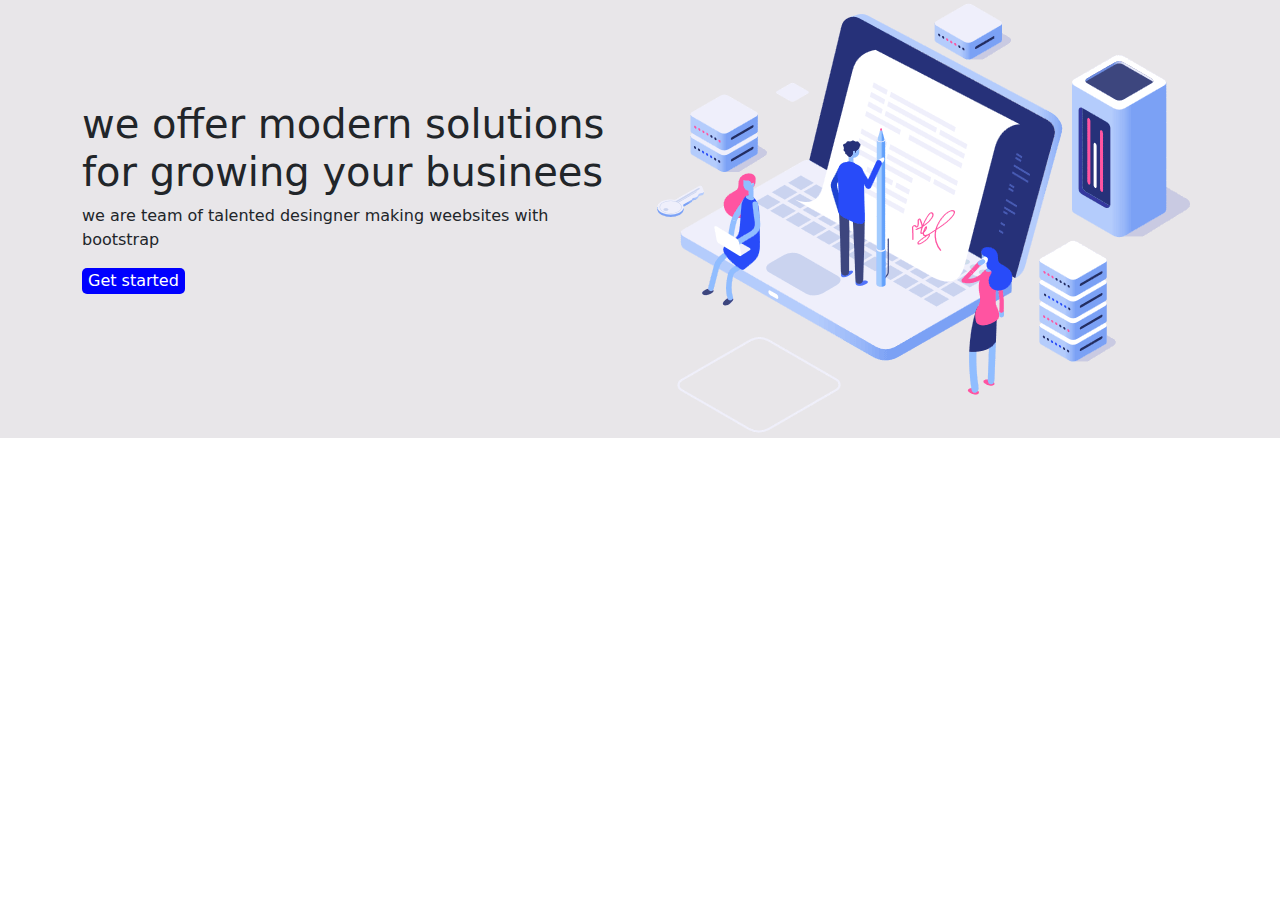
==== index.html @ 3c1553d7 "add" ====
<!DOCTYPE html>
<html lang="en">
<head>
    <meta charset="UTF-8">
    <meta http-equiv="X-UA-Compatible" content="IE=edge">
    <meta name="viewport" content="width=device-width, initial-scale=1.0">
    <title>Document</title>
    <link rel="stylesheet" href="css/main.css">
    <link rel="stylesheet" href="css/bootstrap.min.css">
   <link rel="stylesheet" href="http://code.ionicframework.com/ionicons/2.0.1/css/ionicons.min.css">

</head>
<body>
    <section class="image">
        <div class="container">
            <div class="row">
                <div class="col-lg-6">
                    <div class="rightside">
                        <h1>we offer modern solutions for growing your businees</h1>
                        <p>we are team of  talented desingner making  weebsites with bootstrap</p>
                        <button>Get started
                            <i class="ion-arrow-right-c"></i>
                        </button>
                    </div>
                </div>
                <div class="col-lg-6">
                    <img src="./images/hero-img.png">
                </div>
            </div>
        </div>
    </section>
    <script src="./js/bootstrap.bundle.min.js"></script>
    
</body>
</html>
---- css/main.css ----
.image{
    background-color: rgb(232, 230, 233);
}
.rightside{
    position: relative;
    top: 100px;
    left: 0;
    margin: 0;
}
.rightside button{
    background-color: blue;
    border-radius: 5px;
    border: none;
    color: #fff;
}
.rightside button i{
    color: #fff;
}
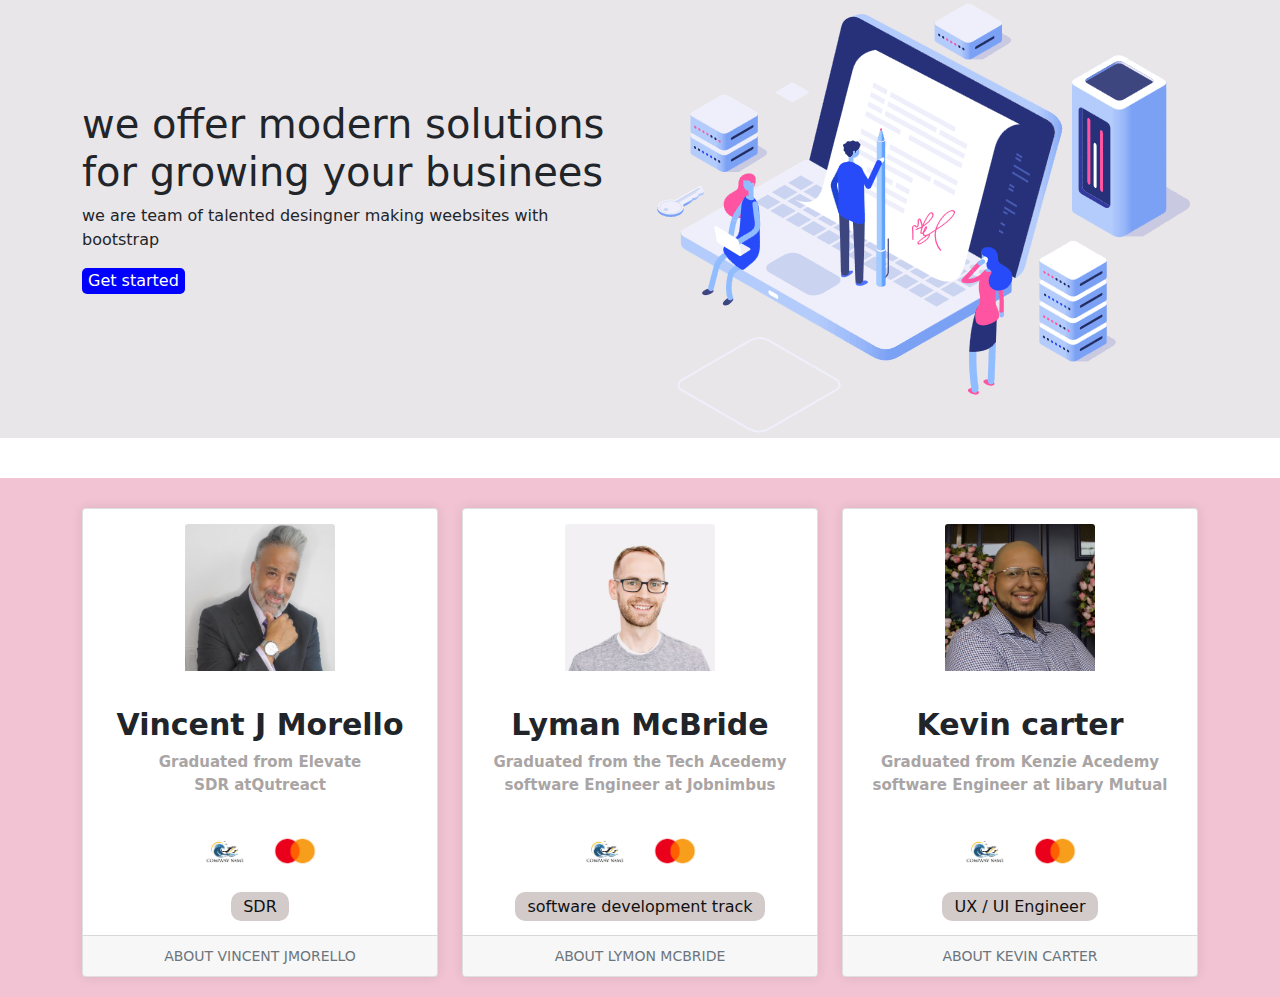
==== commit 8ddf7f13: "add" ====
--- a/index.html
+++ b/index.html
@@ -29,6 +29,66 @@
             </div>
         </div>
     </section>
+    <section class="team">
+        <div class="container">
+            <div class="row justify-content:center">
+                <div class="col-sm-12 col-md-6 col-lg-4">
+                    <div class="card">
+                        <img src="./images/1.jpg" class="card-img-top" alt="...">
+                        <div class="card-body">
+                          <h5 class="card-title">Vincent J Morello</h5>
+                          <p class="card-text">Graduated from Elevate <br> SDR atQutreact</p>
+                          <div class="logo">
+                            <img src="./images/6.png">
+                            <i class="ion-arrow-right-c"></i>
+                            <img src="./images/7.png">
+                          </div>
+                          <a href="#">SDR</a>
+                        </div>
+                        <div class="card-footer">
+                            <small class="text-muted">ABOUT VINCENT JMORELLO</small>
+                          </div>
+                      </div>
+                </div>
+                <div class="col-sm-12 col-md-6 col-lg-4">
+                    <div class="card">
+                        <img src="./images/2.jpg" class="card-img-top" alt="...">
+                        <div class="card-body">
+                          <h5 class="card-title">Lyman McBride</h5>
+                          <p class="card-text">Graduated from the Tech Acedemy software Engineer at Jobnimbus</p>
+                          <div class="logo">
+                            <img src="./images/6.png">
+                            <i class="ion-arrow-right-c"></i>
+                            <img src="./images/7.png">
+                          </div>
+                          <a href="#">software development track</a>
+                        </div>
+                        <div class="card-footer">
+                            <small class="text-muted">ABOUT LYMON MCBRIDE</small>
+                          </div>
+                      </div>
+                </div>
+                <div class="col-sm-12 col-md-6 col-lg-4">
+                    <div class="card">
+                        <img src="./images/3.jpeg" class="card-img-top" alt="...">
+                        <div class="card-body">
+                          <h5 class="card-title">Kevin carter</h5>
+                          <p class="card-text">Graduated from Kenzie Acedemy software Engineer at libary Mutual</p>
+                          <div class="logo">
+                            <img src="./images/6.png">
+                            <i class="ion-arrow-right-c"></i>
+                            <img src="./images/7.png">
+                          </div>
+                          <a href="#">UX / UI Engineer</a>
+                        </div>
+                        <div class="card-footer">
+                            <small class="text-muted">ABOUT KEVIN CARTER</small>
+                          </div>
+                      </div>
+                </div>
+            </div>
+        </div>
+    </section>
     <script src="./js/bootstrap.bundle.min.js"></script>
     
 </body>
--- a/css/main.css
+++ b/css/main.css
@@ -15,4 +15,45 @@
 }
 .rightside button i{
     color: #fff;
-}+}
+.team{
+    margin-top: 40px;
+    background-color: rgba(240, 187, 204, 0.87);
+    padding-top: 30px;
+}
+.team .card img{
+    overflow: hidden;
+    width: 150px;
+    margin: 15px auto 20px auto;
+}
+.team .card{
+    text-align: center;
+    margin-bottom: 20px;
+    box-shadow: 0px 0px 12px 0px rgb(0 0 0 / 10%);
+    background: #fff;
+}
+.logo img{
+    max-width: 20%;
+    filter: none;
+   
+}
+.team .card a{
+    text-decoration: none;
+    background: rgb(211, 202, 202);
+    border-radius: 10px;
+    padding: 5px 12px;
+    color: #111;
+}
+.card-title{
+    font-size: 30px;
+    font-weight: 600;
+}
+.card-text{
+    font-size: 15px;
+    font-weight: 600;
+    color: rgb(170, 165, 165);
+}
+.card-footer{
+    background-color: #fff;
+}
+ 
